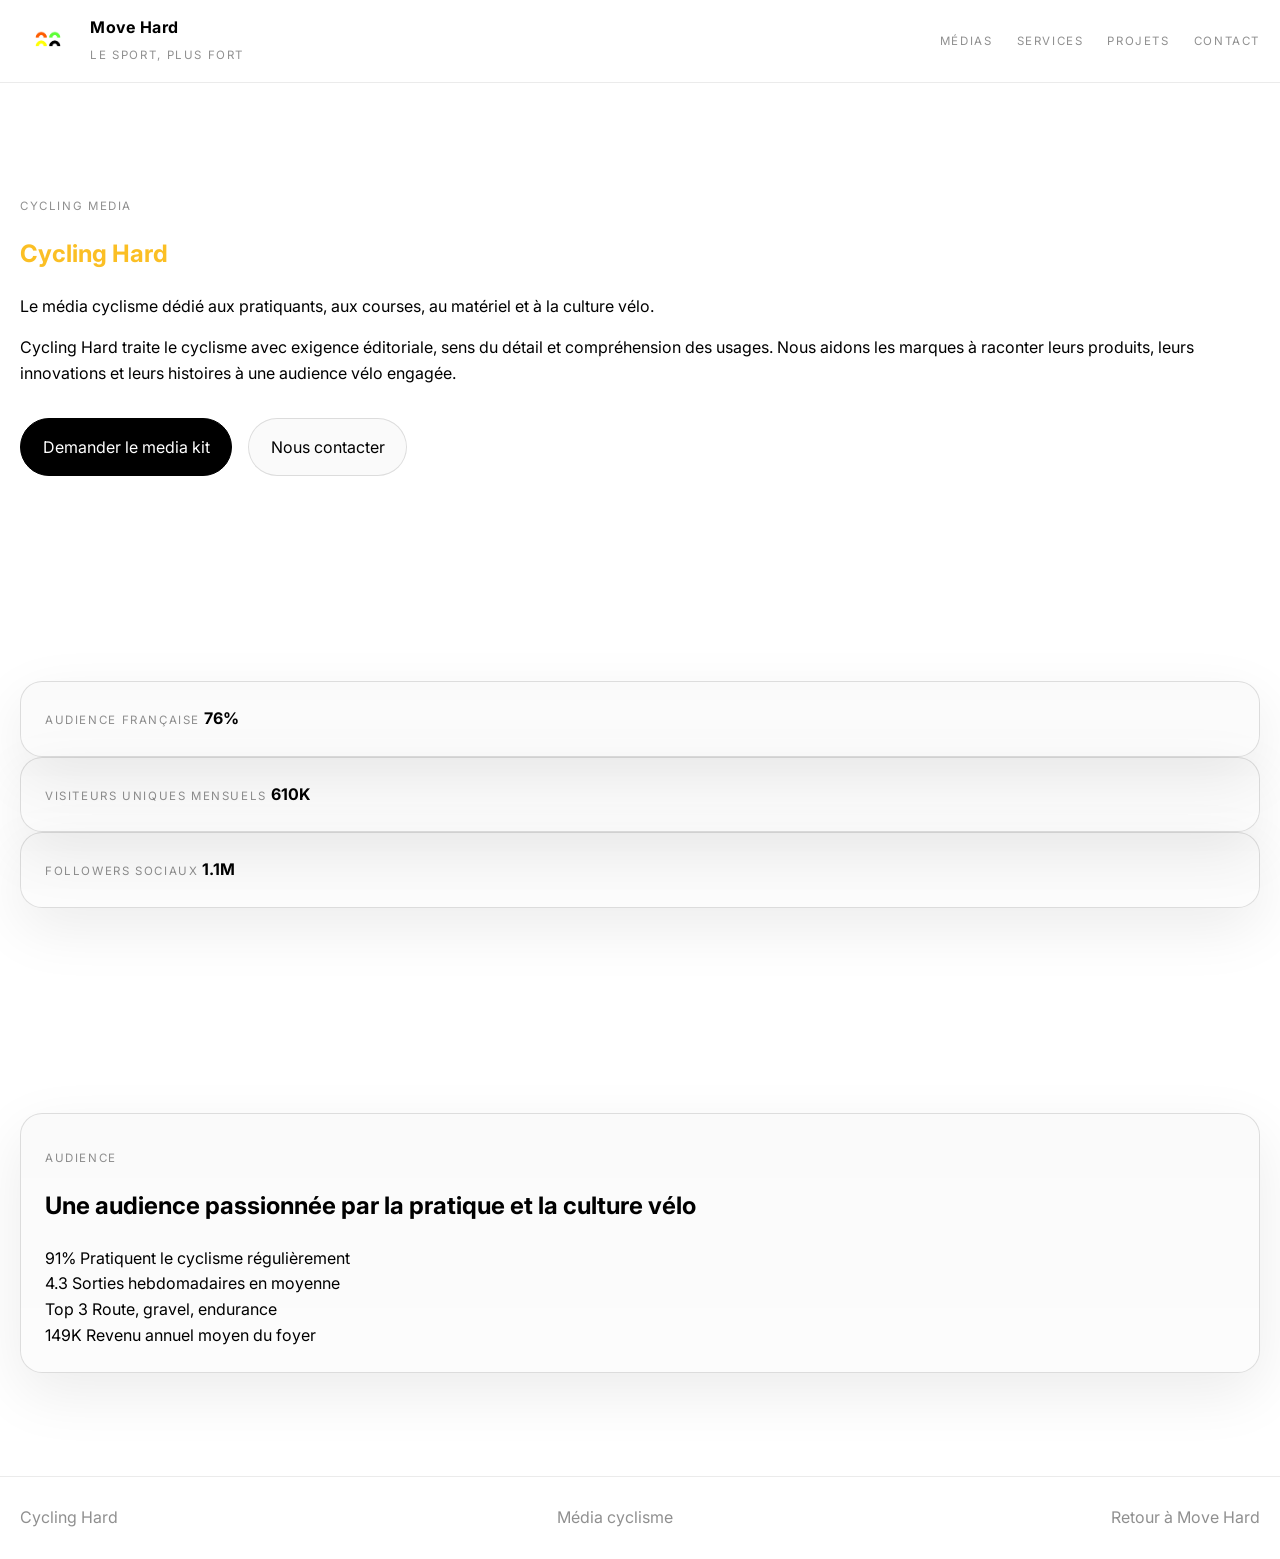
==== cycling-hard.html @ 23a977e3 "Create cycling-hard.html" ====
<!DOCTYPE html>
<html lang="fr">
<head>
  <meta charset="UTF-8" />
  <meta name="viewport" content="width=device-width, initial-scale=1.0" />
  <title>Cycling Hard — Média cyclisme</title>
  <meta name="description" content="Cycling Hard, le média cyclisme de Move Hard." />
  <link rel="preconnect" href="https://fonts.googleapis.com">
  <link rel="preconnect" href="https://fonts.gstatic.com" crossorigin>
  <link href="https://fonts.googleapis.com/css2?family=Inter:wght@400;500;600;700;800&family=Bebas+Neue&display=swap" rel="stylesheet">
  <link rel="stylesheet" href="style.css" />
</head>
<body>
  <a class="skip-link" href="#main">Aller au contenu</a>

  <header class="site-header">
    <div class="container header-inner">
      <a href="index.html" class="brand" aria-label="Retour à Move Hard">
        <img src="logo-move-hard.png" alt="Logo Move Hard" class="brand-logo" />
        <span class="brand-text">
          <strong>Move Hard</strong>
          <small>Le sport, plus fort</small>
        </span>
      </a>

      <nav class="main-nav" aria-label="Navigation principale">
        <a href="index.html#media">Médias</a>
        <a href="index.html#services">Services</a>
        <a href="index.html#projects">Projets</a>
        <a href="index.html#contact">Contact</a>
      </nav>
    </div>
  </header>

  <main id="main">
    <section class="section media-page-hero">
      <div class="container">
        <p class="eyebrow">Cycling media</p>
        <h1 class="media-page-title media-logo-cycling">Cycling Hard</h1>
        <p class="media-page-kicker">
          Le média cyclisme dédié aux pratiquants, aux courses, au matériel et à la culture vélo.
        </p>
        <p class="media-page-intro">
          Cycling Hard traite le cyclisme avec exigence éditoriale, sens du détail et compréhension des usages.
          Nous aidons les marques à raconter leurs produits, leurs innovations et leurs histoires à une audience vélo engagée.
        </p>
        <div class="hero-actions">
          <a href="mailto:hello@movehard.fr" class="btn btn-primary">Demander le media kit</a>
          <a href="index.html#contact" class="btn btn-secondary">Nous contacter</a>
        </div>
      </div>
    </section>

    <section class="section">
      <div class="container media-stats-grid">
        <article class="card stat-card">
          <span class="metric-label">Audience française</span>
          <strong>76%</strong>
        </article>

        <article class="card stat-card">
          <span class="metric-label">Visiteurs uniques mensuels</span>
          <strong>610K</strong>
        </article>

        <article class="card stat-card">
          <span class="metric-label">Followers sociaux</span>
          <strong>1.1M</strong>
        </article>
      </div>
    </section>

    <section class="section">
      <div class="container audience-card card">
        <p class="eyebrow">Audience</p>
        <h2>Une audience passionnée par la pratique et la culture vélo</h2>
        <div class="audience-grid">
          <div class="audience-item">
            <span class="audience-value">91%</span>
            <span class="audience-label">Pratiquent le cyclisme régulièrement</span>
          </div>

          <div class="audience-item">
            <span class="audience-value">4.3</span>
            <span class="audience-label">Sorties hebdomadaires en moyenne</span>
          </div>

          <div class="audience-item">
            <span class="audience-value">Top 3</span>
            <span class="audience-label">Route, gravel, endurance</span>
          </div>

          <div class="audience-item">
            <span class="audience-value">149K</span>
            <span class="audience-label">Revenu annuel moyen du foyer</span>
          </div>
        </div>
      </div>
    </section>
  </main>

  <footer class="site-footer">
    <div class="container footer-inner">
      <p>Cycling Hard</p>
      <p>Média cyclisme</p>
      <p><a href="index.html">Retour à Move Hard</a></p>
    </div>
  </footer>
</body>
</html>
---- style.css ----
:root {
  --bg: #ffffff;
  --bg-soft: #f8f8f8;
  --surface: #f5f5f5;
  --surface-2: #efefef;
  --border: rgba(0,0,0,0.12);
  --border-strong: rgba(0,0,0,0.24);
  --text: #000000;
  --muted: rgba(0,0,0,0.7);
  --faint: rgba(0,0,0,0.44);
  --radius: 22px;
  --radius-sm: 14px;
  --space-2: 0.5rem;
  --space-3: 0.75rem;
  --space-4: 1rem;
  --space-6: 1.5rem;
  --space-8: 2rem;
  --space-10: 2.5rem;
  --space-12: 3rem;
  --space-16: 4rem;
  --max: 1240px;
  --transition: 240ms cubic-bezier(.16,1,.3,1);
  --font-body: 'Inter', sans-serif;
  --font-display: 'Bebas Neue', sans-serif;
  --trail-hard: #ff8c00;
  --run-hard: #22c55e;
  --cycling-hard: #fbbf24;
}

* { box-sizing: border-box; }
html { scroll-behavior: smooth; }

body {
  margin: 0;
  font-family: var(--font-body);
  background: #ffffff;
  color: var(--text);
  line-height: 1.6;
}

a { color: inherit; text-decoration: none; }
img, svg { display: block; max-width: 100%; }
button { font: inherit; }

.skip-link {
  position: absolute;
  left: -9999px;
}

.skip-link:focus {
  left: 1rem;
  top: 1rem;
  z-index: 999;
  background: #000;
  color: #fff;
  padding: 0.75rem 1rem;
  border-radius: 999px;
}

.container {
  width: min(calc(100% - 2rem), var(--max));
  margin: 0 auto;
}

.section {
  padding: clamp(4rem, 8vw, 8rem) 0;
}

.site-header {
  position: sticky;
  top: 0;
  z-index: 30;
  backdrop-filter: blur(16px);
  background: rgba(255,255,255,0.92);
  border-bottom: 1px solid rgba(0,0,0,0.08);
}

.header-inner,
.footer-inner {
  display: flex;
  align-items: center;
  justify-content: space-between;
  gap: 1rem;
  min-height: 82px;
}

.brand {
  display: flex;
  align-items: center;
  gap: 0.9rem;
}

.brand-logo {
  width: 56px;
  height: 56px;
  object-fit: contain;
  flex-shrink: 0;
}

.brand-text strong {
  display: block;
  font-size: 1rem;
  letter-spacing: 0.02em;
}

.brand-text small,
.main-nav a,
.lang-toggle,
.eyebrow,
.media-category,
.project-number,
.metric-label {
  color: var(--faint);
  text-transform: uppercase;
  letter-spacing: 0.14em;
  font-size: 0.72rem;
}

.main-nav {
  display: flex;
  gap: 1.5rem;
}

.main-nav a {
  transition: color var(--transition);
}

.main-nav a:hover,
.contact-links a:hover,
.lang-toggle:hover {
  color: var(--text);
}

.lang-toggle {
  background: transparent;
  border: 1px solid var(--border);
  color: var(--muted);
  padding: 0.7rem 1rem;
  border-radius: 999px;
  cursor: pointer;
}

.hero {
  min-height: calc(100vh - 82px);
  display: flex;
  align-items: center;
}

.hero-grid,
.about-grid {
  display: grid;
  grid-template-columns: 1.2fr 0.8fr;
  gap: 2rem;
  align-items: center;
}

.hero h1,
.section-head h2,
.contact h2 {
  font-family: var(--font-display);
  line-height: 0.95;
  letter-spacing: 0.02em;
  margin: 0;
}

.hero h1 {
  font-size: clamp(4rem, 14vw, 10rem);
}

.section-head h2,
.contact h2 {
  font-size: clamp(2.4rem, 6vw, 5rem);
  margin-top: 0.5rem;
}

.hero-tagline {
  font-size: clamp(1.25rem, 2.5vw, 1.8rem);
  margin: 1rem 0;
  color: rgba(0,0,0,0.88);
}

.hero-text,
.hero-support,
.section-head p,
.service-card p,
.project-card p,
.about-copy p,
.contact p,
.media-card p {
  color: var(--muted);
  max-width: 62ch;
}

.hero-support {
  margin-top: 1rem;
}

.trail-text {
  color: var(--trail-hard);
  font-weight: 700;
}

.run-text {
  color: var(--run-hard);
  font-weight: 700;
}

.cycling-text {
  color: var(--cycling-hard);
  font-weight: 700;
}

.hero-actions,
.contact-actions {
  display: flex;
  gap: 1rem;
  flex-wrap: wrap;
  margin-top: 2rem;
}

.btn {
  display: inline-flex;
  align-items: center;
  justify-content: center;
  min-height: 48px;
  padding: 0.95rem 1.35rem;
  border-radius: 999px;
  border: 1px solid var(--border);
  transition: transform var(--transition), background var(--transition), border-color var(--transition);
}

.btn:hover {
  transform: translateY(-2px);
}

.btn-primary {
  background: #000;
  color: #fff;
  border-color: #000;
}

.btn-secondary {
  background: rgba(0,0,0,0.02);
}

.card {
  background: linear-gradient(180deg, rgba(0,0,0,0.02), rgba(0,0,0,0.01));
  border: 1px solid var(--border);
  border-radius: var(--radius);
  padding: 1.5rem;
  box-shadow: 0 20px 60px rgba(0,0,0,0.08);
}

.hero-panel {
  position: relative;
  min-height: 420px;
}

.metric-card {
  max-width: 340px;
  margin-left: auto;
}

.metric-card strong {
  display: block;
  font-family: var(--font-display);
  font-size: clamp(4rem, 10vw, 7rem);
  line-height: 0.9;
  margin: 0.75rem 0;
}

.hero-lines {
  position: absolute;
  inset: auto 0 0 0;
  display: grid;
  gap: 1rem;
}

.hero-lines span {
  height: 1px;
  background: linear-gradient(90deg, transparent, rgba(0,0,0,0.28), transparent);
}

.section-head {
  margin-bottom: 2.25rem;
}

.network-grid,
.services-grid,
.projects-grid {
  display: grid;
  gap: 1rem;
}

.network-grid { grid-template-columns: repeat(3, 1fr); }
.services-grid { grid-template-columns: repeat(3, 1fr); }
.projects-grid { grid-template-columns: repeat(3, 1fr); }

.media-logo {
  font-family: var(--font-display);
  font-size: 2rem;
  letter-spacing: 0.03em;
  margin-bottom: 0.75rem;
}

.media-logo-trail {
  color: var(--trail-hard);
}

.media-logo-run {
  color: var(--run-hard);
}

.media-logo-cycling {
  color: var(--cycling-hard);
}

.media-category {
  margin: 0.5rem 0 1rem;
}

.service-card h3,
.project-card h3 {
  margin-top: 0;
  font-size: 1.12rem;
}

.highlight {
  border-color: rgba(0,0,0,0.28);
}

.project-number {
  margin-bottom: 1rem;
}

.contact-card {
  display: flex;
  align-items: end;
  justify-content: space-between;
  gap: 2rem;
}

.contact-links {
  display: flex;
  gap: 1rem;
  flex-wrap: wrap;
  margin-top: 1rem;
  color: var(--muted);
}

.site-footer {
  border-top: 1px solid rgba(0,0,0,0.08);
  color: var(--faint);
}

.reveal {
  opacity: 0;
  transform: translateY(26px);
  transition: opacity 800ms cubic-bezier(.16,1,.3,1), transform 800ms cubic-bezier(.16,1,.3,1);
}

.reveal.is-visible {
  opacity: 1;
  transform: translateY(0);
}

.delay-1 { transition-delay: 120ms; }
.delay-2 { transition-delay: 220ms; }

@media (max-width: 980px) {
  .hero-grid,
  .about-grid,
  .contact-card,
  .network-grid,
  .services-grid,
  .projects-grid {
    grid-template-columns: 1fr;
  }

  .header-inner {
    flex-wrap: wrap;
    padding: 1rem 0;
  }

  .main-nav {
    order: 3;
    width: 100%;
    overflow-x: auto;
    padding-bottom: 0.25rem;
  }

  .metric-card {
    margin-left: 0;
  }
}

@media (max-width: 640px) {
  .main-nav {
    gap: 1rem;
  }

  .brand-text small {
    display: none;
  }

  .card {
    padding: 1.2rem;
  }

  .brand-logo {
    width: 48px;
    height: 48px;
  }
}

.media-hub-grid {
  display: grid;
  grid-template-columns: repeat(3, 1fr);
  gap: 1rem;
}

.media-hub-card {
  display: block;
  transition: transform var(--transition), border-color var(--transition), box-shadow var(--transition);
}

.media-hub-card:hover {
  transform: translateY(-4px);
  border-color: rgba(0,0,0,0.22);
  box-shadow: 0 24px 60px rgba(0,0,0,0.10);
}

.media-link {
  display: inline-block;
  margin-top: 1rem;
  font-weight: 600;
}

@media (max-width: 980px) {
  .media-hub-grid {
    grid-template-columns: 1fr;
  }
}
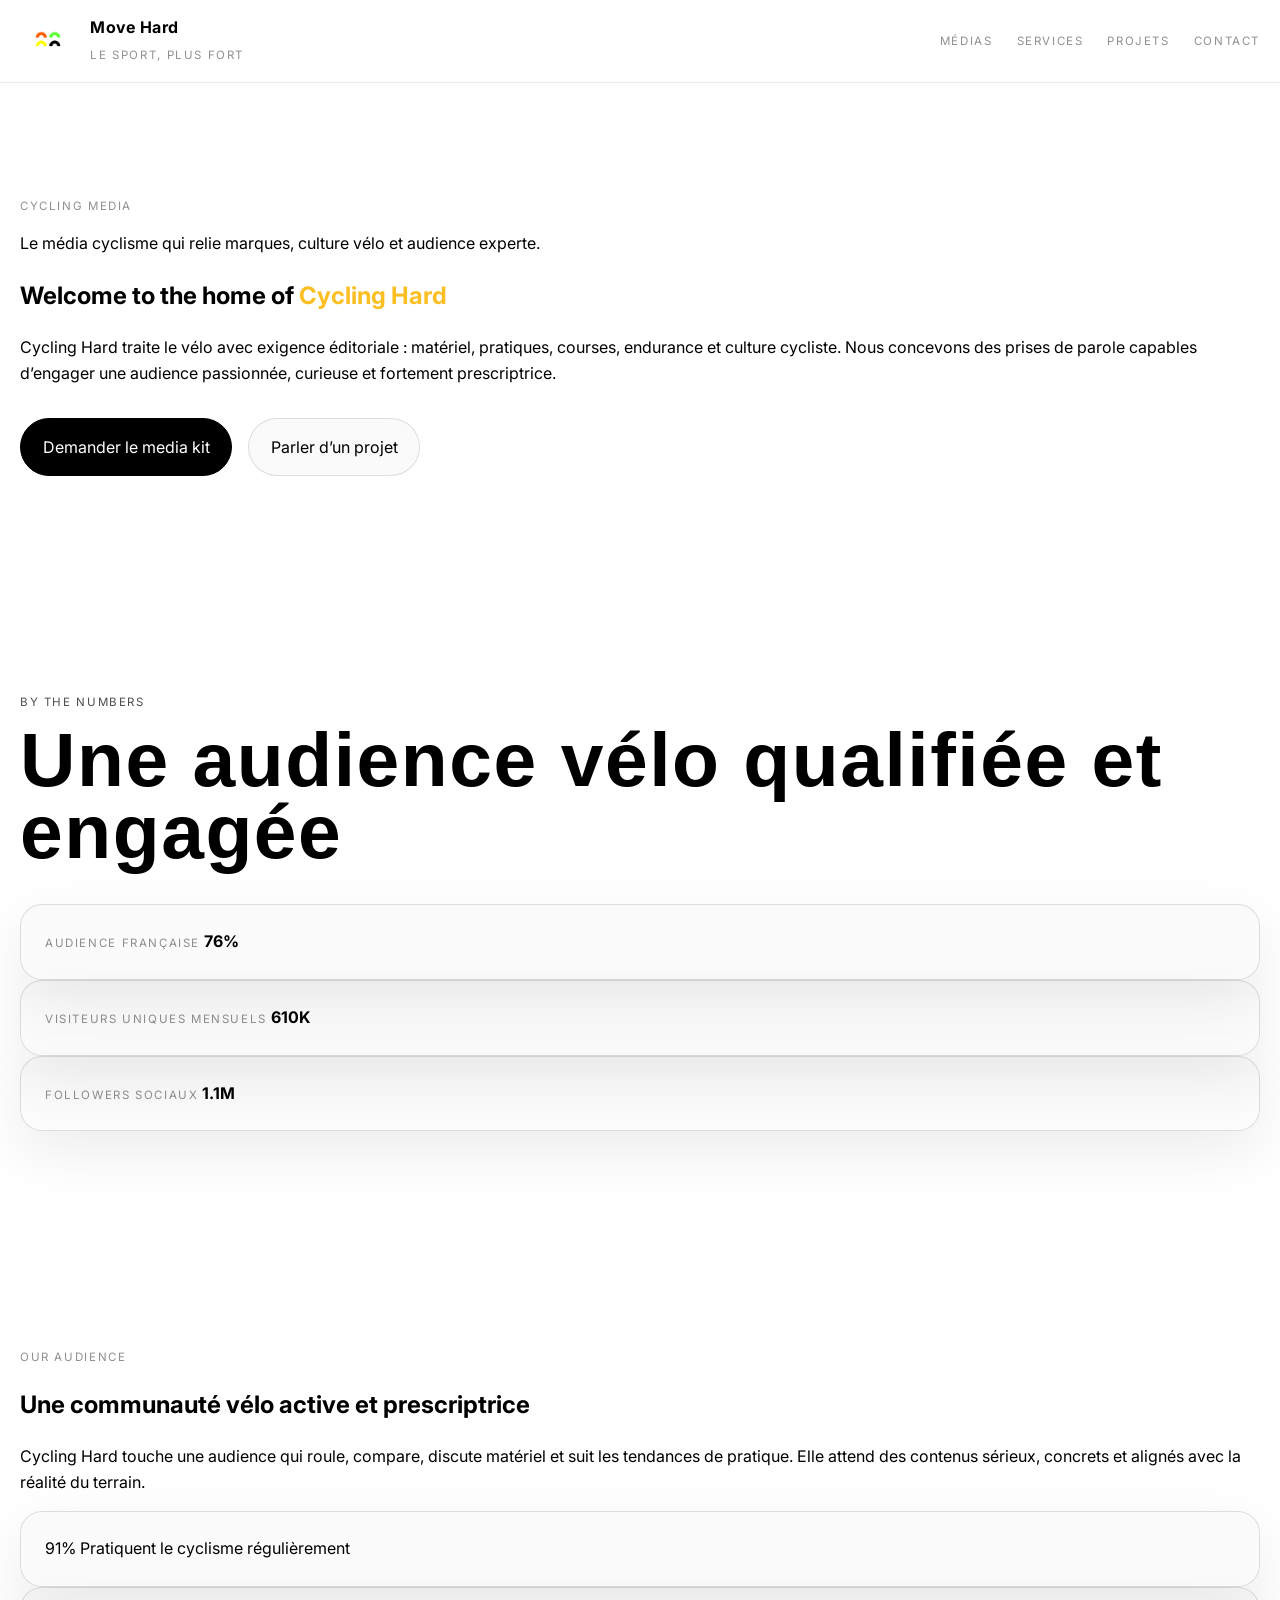
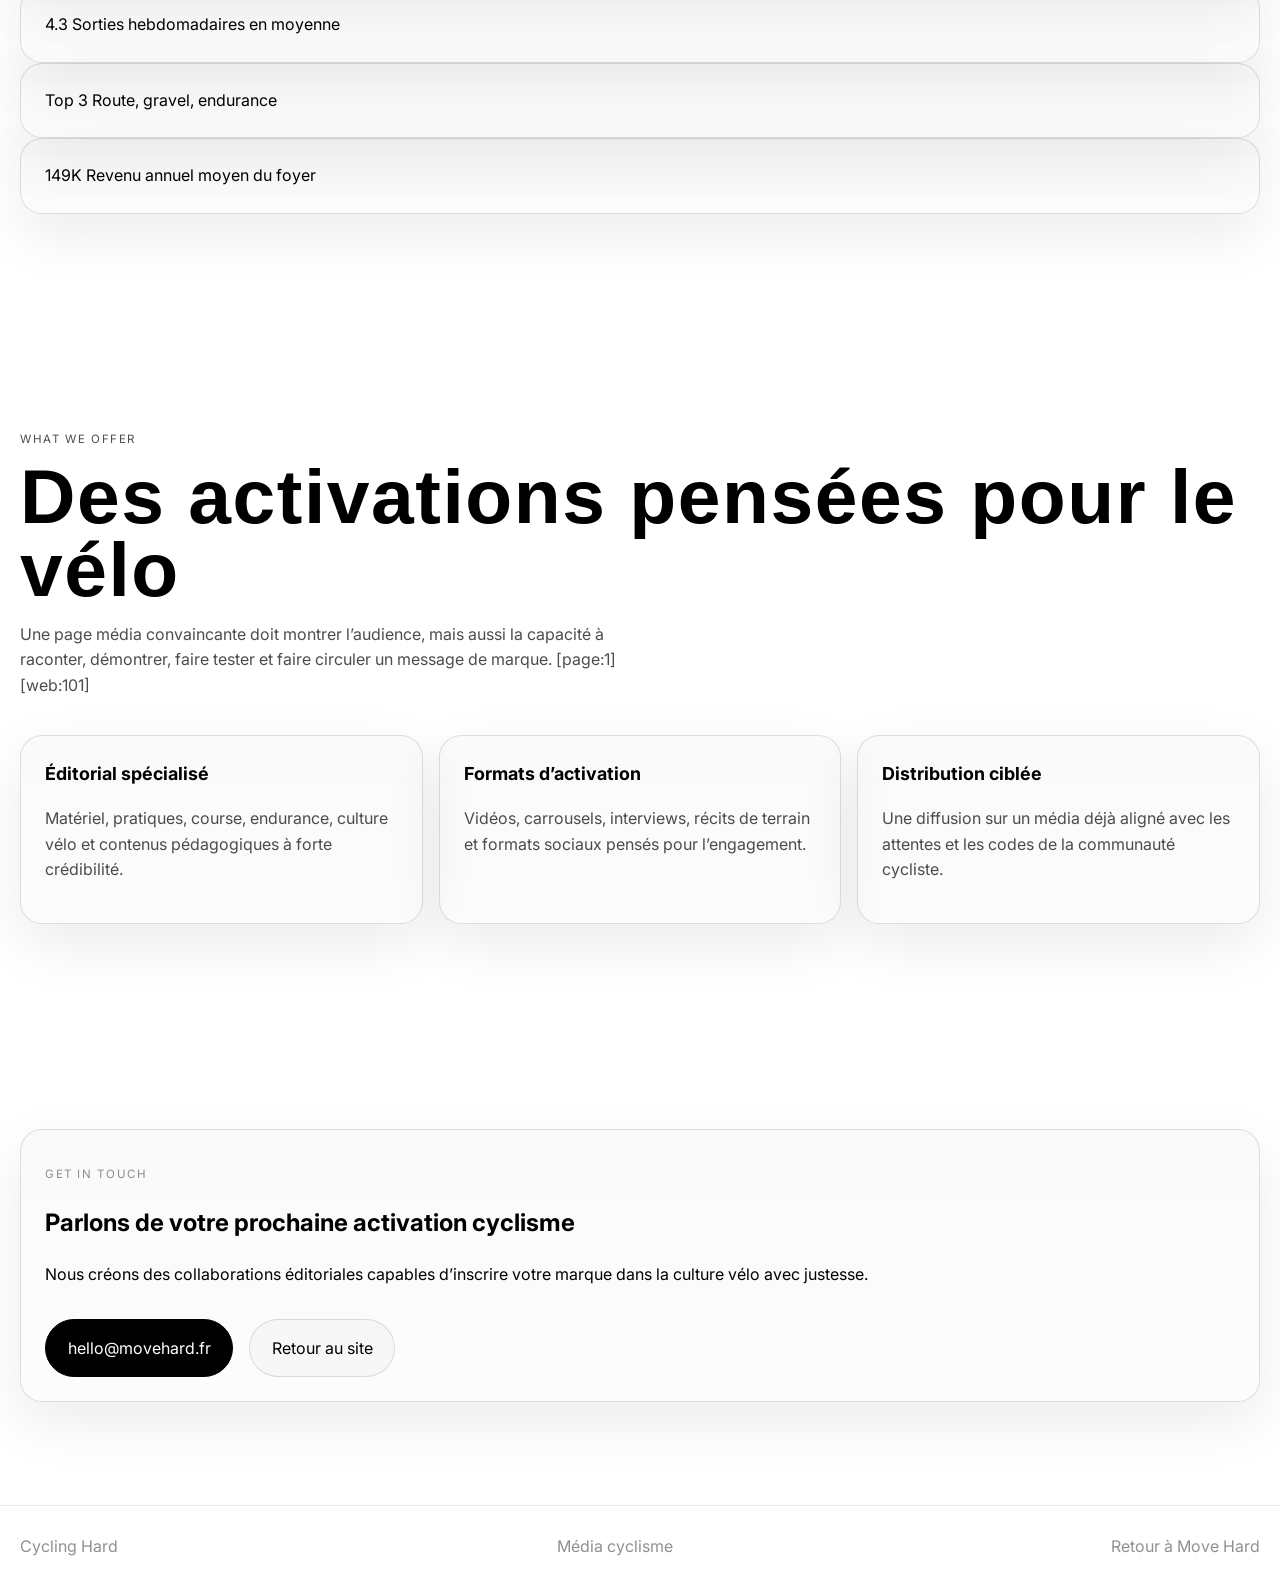
==== commit fc0815e6: "Update cycling-hard.html" ====
--- a/cycling-hard.html
+++ b/cycling-hard.html
@@ -33,67 +33,116 @@
   </header>
 
   <main id="main">
-    <section class="section media-page-hero">
-      <div class="container">
+    <section class="section media-page-hero media-accent-cycling">
+      <div class="container media-page-shell">
         <p class="eyebrow">Cycling media</p>
-        <h1 class="media-page-title media-logo-cycling">Cycling Hard</h1>
-        <p class="media-page-kicker">
-          Le média cyclisme dédié aux pratiquants, aux courses, au matériel et à la culture vélo.
-        </p>
+        <p class="media-page-overline">Le média cyclisme qui relie marques, culture vélo et audience experte.</p>
+        <h1 class="media-page-title">Welcome to the home of <span class="media-logo-cycling">Cycling Hard</span></h1>
         <p class="media-page-intro">
-          Cycling Hard traite le cyclisme avec exigence éditoriale, sens du détail et compréhension des usages.
-          Nous aidons les marques à raconter leurs produits, leurs innovations et leurs histoires à une audience vélo engagée.
+          Cycling Hard traite le vélo avec exigence éditoriale : matériel, pratiques, courses, endurance et culture cycliste.
+          Nous concevons des prises de parole capables d’engager une audience passionnée, curieuse et fortement prescriptrice.
         </p>
         <div class="hero-actions">
           <a href="mailto:hello@movehard.fr" class="btn btn-primary">Demander le media kit</a>
-          <a href="index.html#contact" class="btn btn-secondary">Nous contacter</a>
+          <a href="index.html#contact" class="btn btn-secondary">Parler d’un projet</a>
         </div>
       </div>
     </section>
 
-    <section class="section">
-      <div class="container media-stats-grid">
-        <article class="card stat-card">
-          <span class="metric-label">Audience française</span>
-          <strong>76%</strong>
-        </article>
+    <section class="section media-numbers">
+      <div class="container">
+        <div class="section-head">
+          <p class="eyebrow">By the numbers</p>
+          <h2>Une audience vélo qualifiée et engagée</h2>
+        </div>
 
-        <article class="card stat-card">
-          <span class="metric-label">Visiteurs uniques mensuels</span>
-          <strong>610K</strong>
-        </article>
-
-        <article class="card stat-card">
-          <span class="metric-label">Followers sociaux</span>
-          <strong>1.1M</strong>
-        </article>
+        <div class="media-stats-grid">
+          <article class="card stat-card">
+            <span class="metric-label">Audience française</span>
+            <strong>76%</strong>
+          </article>
+          <article class="card stat-card">
+            <span class="metric-label">Visiteurs uniques mensuels</span>
+            <strong>610K</strong>
+          </article>
+          <article class="card stat-card">
+            <span class="metric-label">Followers sociaux</span>
+            <strong>1.1M</strong>
+          </article>
+        </div>
       </div>
     </section>
 
-    <section class="section">
-      <div class="container audience-card card">
-        <p class="eyebrow">Audience</p>
-        <h2>Une audience passionnée par la pratique et la culture vélo</h2>
+    <section class="section media-audience">
+      <div class="container media-split">
+        <div class="media-copy-block">
+          <p class="eyebrow">Our audience</p>
+          <h2>Une communauté vélo active et prescriptrice</h2>
+          <p>
+            Cycling Hard touche une audience qui roule, compare, discute matériel et suit les tendances de pratique.
+            Elle attend des contenus sérieux, concrets et alignés avec la réalité du terrain.
+          </p>
+        </div>
+
         <div class="audience-grid">
-          <div class="audience-item">
+          <div class="audience-item card">
             <span class="audience-value">91%</span>
             <span class="audience-label">Pratiquent le cyclisme régulièrement</span>
           </div>
-
-          <div class="audience-item">
+          <div class="audience-item card">
             <span class="audience-value">4.3</span>
             <span class="audience-label">Sorties hebdomadaires en moyenne</span>
           </div>
-
-          <div class="audience-item">
+          <div class="audience-item card">
             <span class="audience-value">Top 3</span>
             <span class="audience-label">Route, gravel, endurance</span>
           </div>
-
-          <div class="audience-item">
+          <div class="audience-item card">
             <span class="audience-value">149K</span>
             <span class="audience-label">Revenu annuel moyen du foyer</span>
           </div>
+        </div>
+      </div>
+    </section>
+
+    <section class="section media-capabilities">
+      <div class="container">
+        <div class="section-head">
+          <p class="eyebrow">What we offer</p>
+          <h2>Des activations pensées pour le vélo</h2>
+          <p>
+            Une page média convaincante doit montrer l’audience, mais aussi la capacité à raconter, démontrer,
+            faire tester et faire circuler un message de marque. [page:1][web:101]
+          </p>
+        </div>
+
+        <div class="services-grid">
+          <article class="card service-card">
+            <h3>Éditorial spécialisé</h3>
+            <p>Matériel, pratiques, course, endurance, culture vélo et contenus pédagogiques à forte crédibilité.</p>
+          </article>
+          <article class="card service-card">
+            <h3>Formats d’activation</h3>
+            <p>Vidéos, carrousels, interviews, récits de terrain et formats sociaux pensés pour l’engagement.</p>
+          </article>
+          <article class="card service-card">
+            <h3>Distribution ciblée</h3>
+            <p>Une diffusion sur un média déjà aligné avec les attentes et les codes de la communauté cycliste.</p>
+          </article>
+        </div>
+      </div>
+    </section>
+
+    <section class="section media-contact-strip">
+      <div class="container card media-contact-card">
+        <div>
+          <p class="eyebrow">Get in touch</p>
+          <h2>Parlons de votre prochaine activation cyclisme</h2>
+          <p>Nous créons des collaborations éditoriales capables d’inscrire votre marque dans la culture vélo avec justesse.</p>
+        </div>
+        <div class="contact-actions">
+          <a class="btn btn-primary" href="mailto:hello@movehard.fr">hello@movehard.fr</a>
+          <a class="btn btn-secondary" href="index.html">Retour au site</a>
         </div>
       </div>
     </section>
